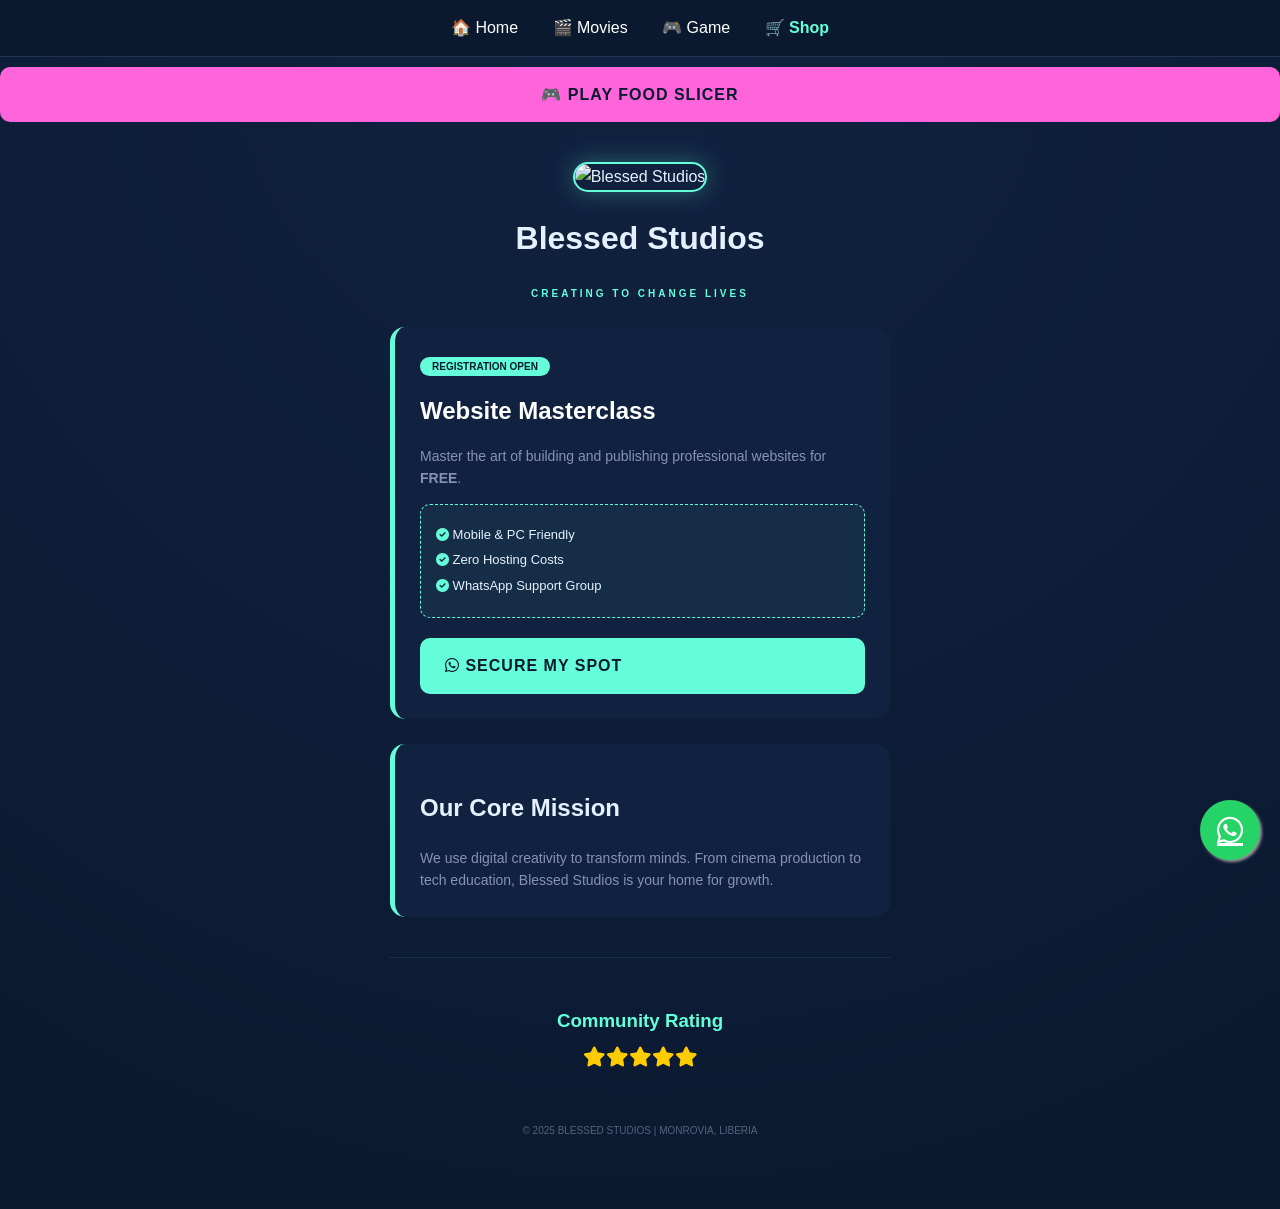
==== dashboard.html @ 9ca8dd5a "Create CEO Dashboard HTML file" ====
<!DOCTYPE html>
<html>
<head>
    <title>Blessed Studios | CEO Dashboard</title>
    <style>
        body { background: #050a14; color: white; font-family: 'Courier New', monospace; padding: 20px; }
        .grid { display: grid; grid-template-columns: repeat(auto-fit, minmax(300px, 1fr)); gap: 20px; margin-top: 20px; }
        .card { background: #112240; padding: 20px; border-radius: 10px; border: 1px solid #64ffda; box-shadow: 0 0 15px rgba(100,255,218,0.1); }
        h1 { color: #64ffda; text-shadow: 0 0 10px #64ffda; }
        .map-frame { width: 100%; height: 400px; border: none; border-radius: 10px; margin-top: 20px; }
    </style>
</head>
<body>
    <h1>🎬 BLESSED TEAM COMMAND CENTER</h1>
    
    <div class="grid">
        <div class="card">
            <h3>🌍 LIVE TRAFFIC MAP</h3>
            <p style="color: #8892b0; font-size: 12px;">Monitoring visitors from Liberia & Worldwide...</p>
            <iframe class="map-frame" src="https://www.google.com/maps/embed?pb=!1m14!1m12!1m3!1d15894.491322047864!2d-10.796916!3d6.310556!2m3!1f0!2f0!3f0!3m2!1i1024!2i768!4f13.1!5e0!3m2!1sen!2slr!4v1700000000000"></iframe>
        </div>

        <div class="card">
            <h3>📊 QUICK STATS</h3>
            <p>Followers: <span id="dashFollowers">0</span></p>
            <p>Active Projects: 3</p>
            <p>Server Status: <span style="color: #64ffda;">ONLINE</span></p>
        </div>
    </div>

    <script>
        // Security Check: If they aren't an admin, send them back!
        if(localStorage.getItem('isBlessedAdmin') !== 'true') {
            alert("Unauthorized! Redirecting to home...");
            window.location.href = "index.html";
        }

        // Sync followers from local storage
        document.getElementById('dashFollowers').innerText = localStorage.getItem('studioFollowers') || 1240;
    </script>
</body>
  </html>
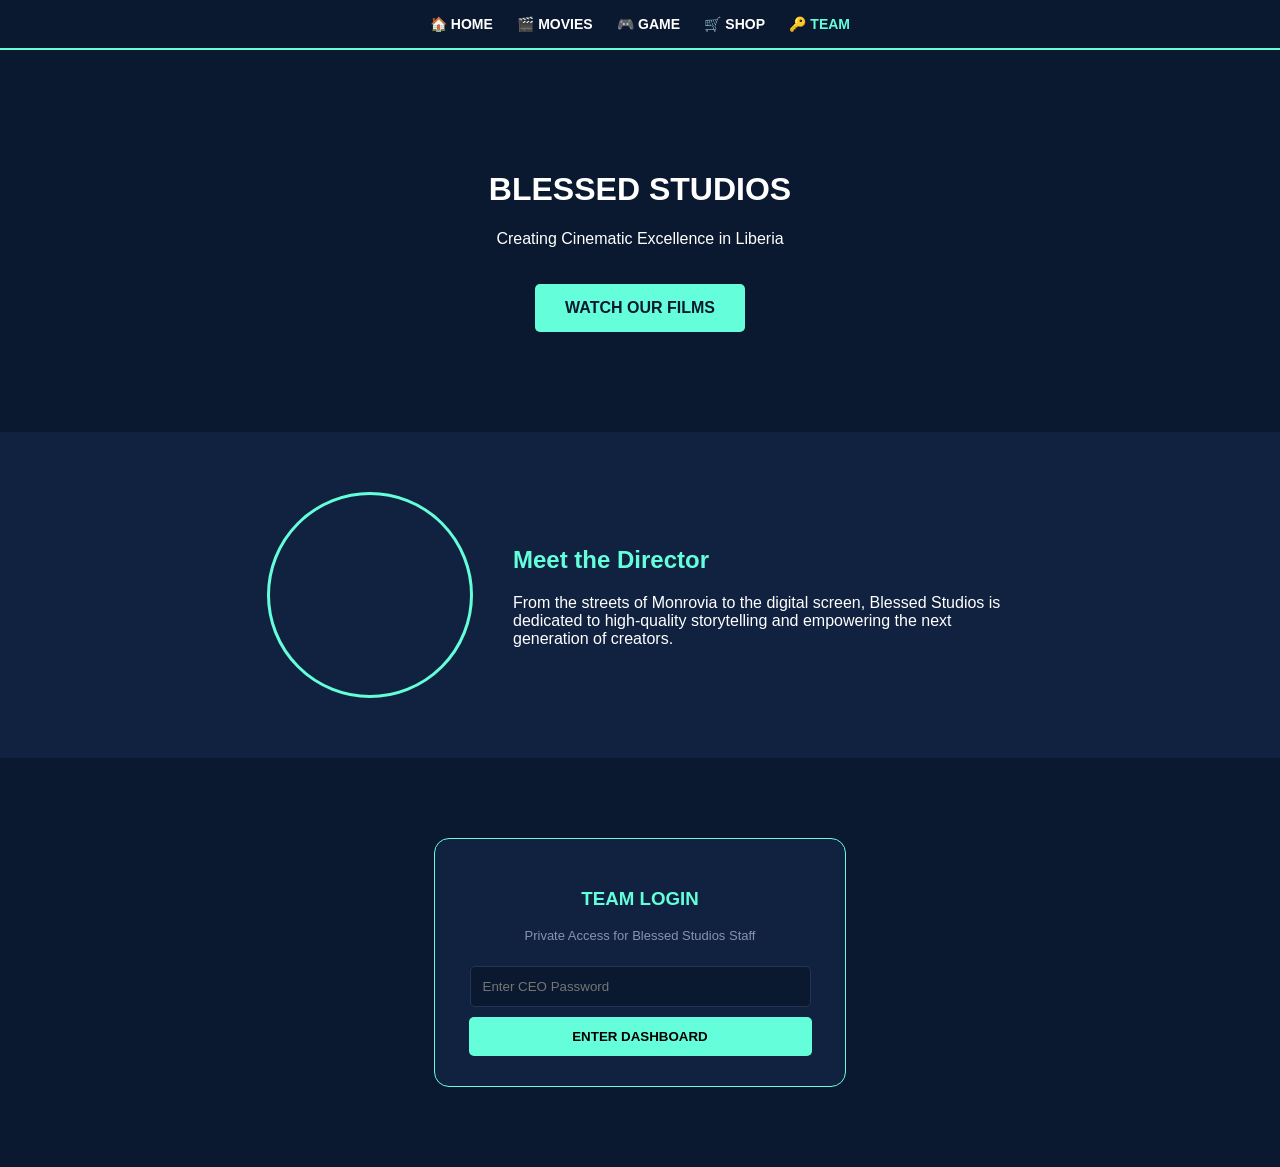
==== commit b688d8b3: "Update dashboard.html" ====
--- a/dashboard.html
+++ b/dashboard.html
@@ -1,42 +1,48 @@
 <!DOCTYPE html>
-<html>
+<html lang="en">
 <head>
-    <title>Blessed Studios | CEO Dashboard</title>
+    <meta charset="UTF-8">
+    <meta name="viewport" content="width=device-width, initial-scale=1.0">
+    <title>Dashboard | Blessed Studios</title>
     <style>
-        body { background: #050a14; color: white; font-family: 'Courier New', monospace; padding: 20px; }
-        .grid { display: grid; grid-template-columns: repeat(auto-fit, minmax(300px, 1fr)); gap: 20px; margin-top: 20px; }
-        .card { background: #112240; padding: 20px; border-radius: 10px; border: 1px solid #64ffda; box-shadow: 0 0 15px rgba(100,255,218,0.1); }
-        h1 { color: #64ffda; text-shadow: 0 0 10px #64ffda; }
-        .map-frame { width: 100%; height: 400px; border: none; border-radius: 10px; margin-top: 20px; }
+        body { background: #050a14; color: white; font-family: sans-serif; padding: 20px; }
+        .container { max-width: 800px; margin: auto; }
+        .card { background: #112240; padding: 20px; border-radius: 10px; border-left: 5px solid #64ffda; margin-bottom: 20px; }
+        .logout-btn { background: #ff4d4d; color: white; border: none; padding: 10px 20px; border-radius: 5px; cursor: pointer; font-weight: bold; }
+        nav { display: flex; justify-content: space-between; align-items: center; margin-bottom: 30px; }
     </style>
 </head>
 <body>
-    <h1>🎬 BLESSED TEAM COMMAND CENTER</h1>
-    
-    <div class="grid">
+
+    <script>
+        // Security Check
+        if (localStorage.getItem('isBlessedAdmin') !== 'true') {
+            window.location.href = "index.html";
+        }
+
+        function logout() {
+            localStorage.removeItem('isBlessedAdmin');
+            window.location.href = "index.html";
+        }
+    </script>
+
+    <div class="container">
+        <nav>
+            <h1 style="color: #64ffda;">CEO DASHBOARD</h1>
+            <button class="logout-btn" onclick="logout()">LOGOUT</button>
+        </nav>
+
         <div class="card">
-            <h3>🌍 LIVE TRAFFIC MAP</h3>
-            <p style="color: #8892b0; font-size: 12px;">Monitoring visitors from Liberia & Worldwide...</p>
-            <iframe class="map-frame" src="https://www.google.com/maps/embed?pb=!1m14!1m12!1m3!1d15894.491322047864!2d-10.796916!3d6.310556!2m3!1f0!2f0!3f0!3m2!1i1024!2i768!4f13.1!5e0!3m2!1sen!2slr!4v1700000000000"></iframe>
+            <h3>🎬 Production Status</h3>
+            <p>Current Projects: <strong>3 Active</strong></p>
+            <p>Storage Capacity: 85% Full</p>
         </div>
 
         <div class="card">
-            <h3>📊 QUICK STATS</h3>
-            <p>Followers: <span id="dashFollowers">0</span></p>
-            <p>Active Projects: 3</p>
-            <p>Server Status: <span style="color: #64ffda;">ONLINE</span></p>
+            <h3>👥 Team Announcements</h3>
+            <p>New film equipment arriving next week. All directors please attend the Monday briefing.</p>
         </div>
     </div>
 
-    <script>
-        // Security Check: If they aren't an admin, send them back!
-        if(localStorage.getItem('isBlessedAdmin') !== 'true') {
-            alert("Unauthorized! Redirecting to home...");
-            window.location.href = "index.html";
-        }
-
-        // Sync followers from local storage
-        document.getElementById('dashFollowers').innerText = localStorage.getItem('studioFollowers') || 1240;
-    </script>
 </body>
-  </html>
+                </html>
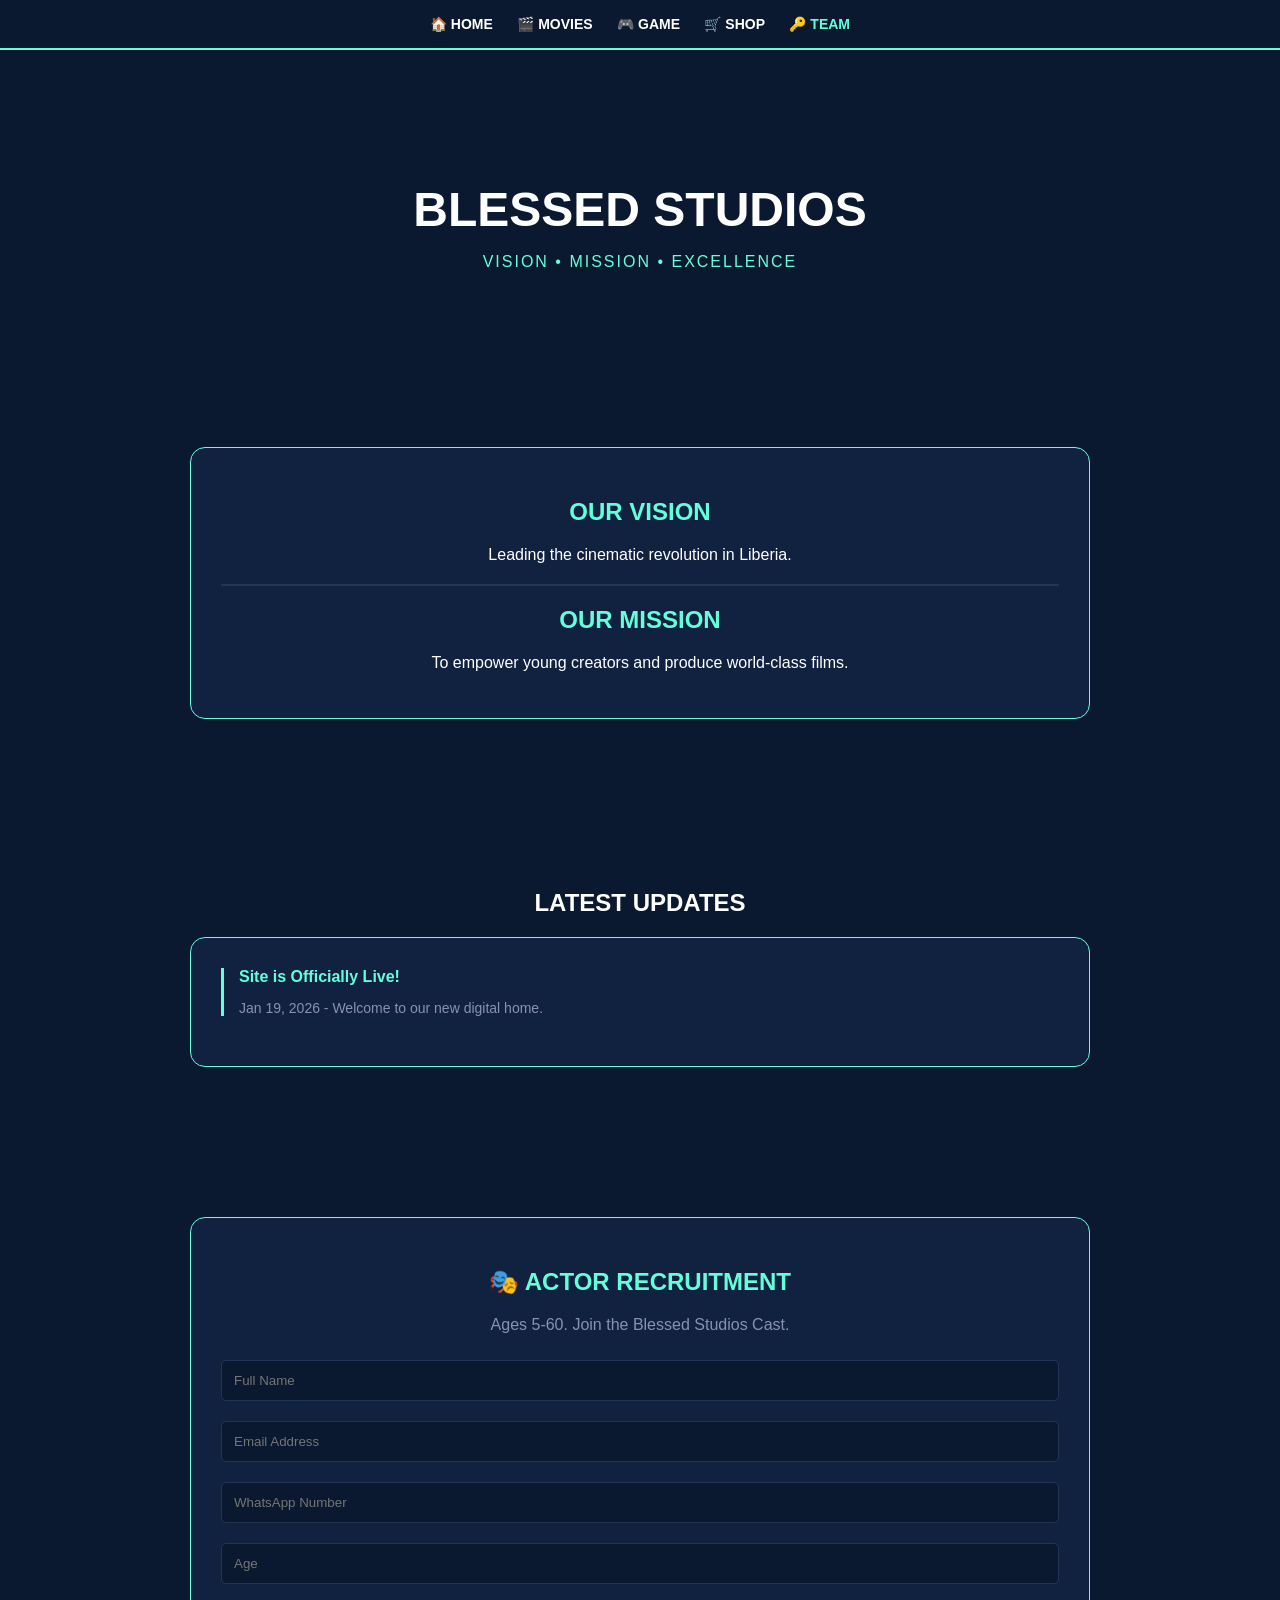
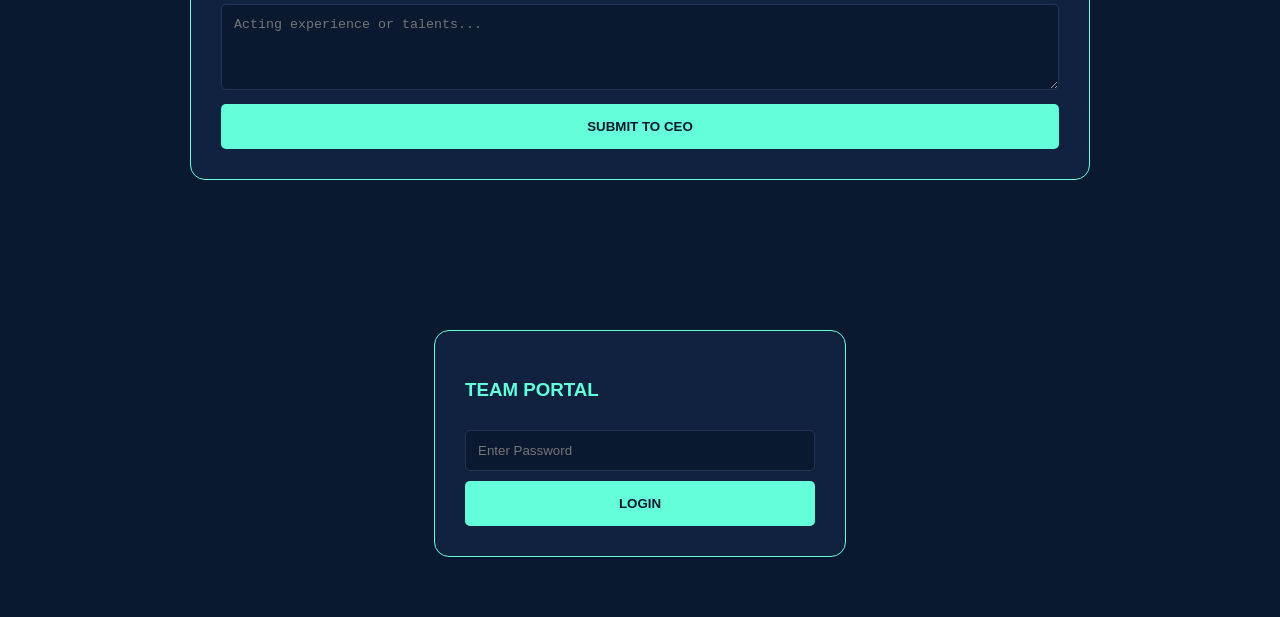
==== commit ad77e36e: "Update dashboard.html" ====
--- a/dashboard.html
+++ b/dashboard.html
@@ -1,48 +1,50 @@
 <!DOCTYPE html>
-<html lang="en">
+<html>
 <head>
-    <meta charset="UTF-8">
-    <meta name="viewport" content="width=device-width, initial-scale=1.0">
-    <title>Dashboard | Blessed Studios</title>
+    <title>CEO Dashboard | Blessed Studios</title>
     <style>
         body { background: #050a14; color: white; font-family: sans-serif; padding: 20px; }
-        .container { max-width: 800px; margin: auto; }
         .card { background: #112240; padding: 20px; border-radius: 10px; border-left: 5px solid #64ffda; margin-bottom: 20px; }
-        .logout-btn { background: #ff4d4d; color: white; border: none; padding: 10px 20px; border-radius: 5px; cursor: pointer; font-weight: bold; }
-        nav { display: flex; justify-content: space-between; align-items: center; margin-bottom: 30px; }
+        textarea { width: 100%; background: #0a192f; color: white; border: 1px solid #64ffda; padding: 10px; margin: 10px 0; }
+        .btn { background: #64ffda; color: #0a192f; border: none; padding: 10px 20px; font-weight: bold; cursor: pointer; border-radius: 5px; }
+        .logout { background: #ff4d4d; color: white; margin-left: 10px; }
     </style>
 </head>
 <body>
+    <script>
+        if (localStorage.getItem('isBlessedAdmin') !== 'true') { window.location.href = "index.html"; }
+    </script>
+
+    <h1>🎬 CEO COMMAND CENTER</h1>
+    
+    <div class="card">
+        <h3>Update Website Content (Live)</h3>
+        <label>Vision Statement:</label>
+        <textarea id="visionInput" rows="2"></textarea>
+        
+        <label>Mission Statement:</label>
+        <textarea id="missionInput" rows="2"></textarea>
+        
+        <button class="btn" onclick="updateSite()">PUBLISH CHANGES</button>
+        <button class="btn logout" onclick="localStorage.removeItem('isBlessedAdmin'); location.href='index.html'">LOGOUT</button>
+    </div>
+
+    <div class="card">
+        <h3>View Recruitment</h3>
+        <p>Applications are sent to: <strong>iboiblessed1@gmail.com</strong></p>
+        <a href="https://formspree.io/forms/mqaejprz/submissions" target="_blank" style="color: #64ffda;">Click here to view all actor lists</a>
+    </div>
 
     <script>
-        // Security Check
-        if (localStorage.getItem('isBlessedAdmin') !== 'true') {
-            window.location.href = "index.html";
-        }
+        // Pre-fill with current text
+        document.getElementById('visionInput').value = localStorage.getItem('vision') || "";
+        document.getElementById('missionInput').value = localStorage.getItem('mission') || "";
 
-        function logout() {
-            localStorage.removeItem('isBlessedAdmin');
-            window.location.href = "index.html";
+        function updateSite() {
+            localStorage.setItem('vision', document.getElementById('visionInput').value);
+            localStorage.setItem('mission', document.getElementById('missionInput').value);
+            alert("✅ Site updated! Refresh the home page to see changes.");
         }
     </script>
-
-    <div class="container">
-        <nav>
-            <h1 style="color: #64ffda;">CEO DASHBOARD</h1>
-            <button class="logout-btn" onclick="logout()">LOGOUT</button>
-        </nav>
-
-        <div class="card">
-            <h3>🎬 Production Status</h3>
-            <p>Current Projects: <strong>3 Active</strong></p>
-            <p>Storage Capacity: 85% Full</p>
-        </div>
-
-        <div class="card">
-            <h3>👥 Team Announcements</h3>
-            <p>New film equipment arriving next week. All directors please attend the Monday briefing.</p>
-        </div>
-    </div>
-
 </body>
-                </html>
+            </html>
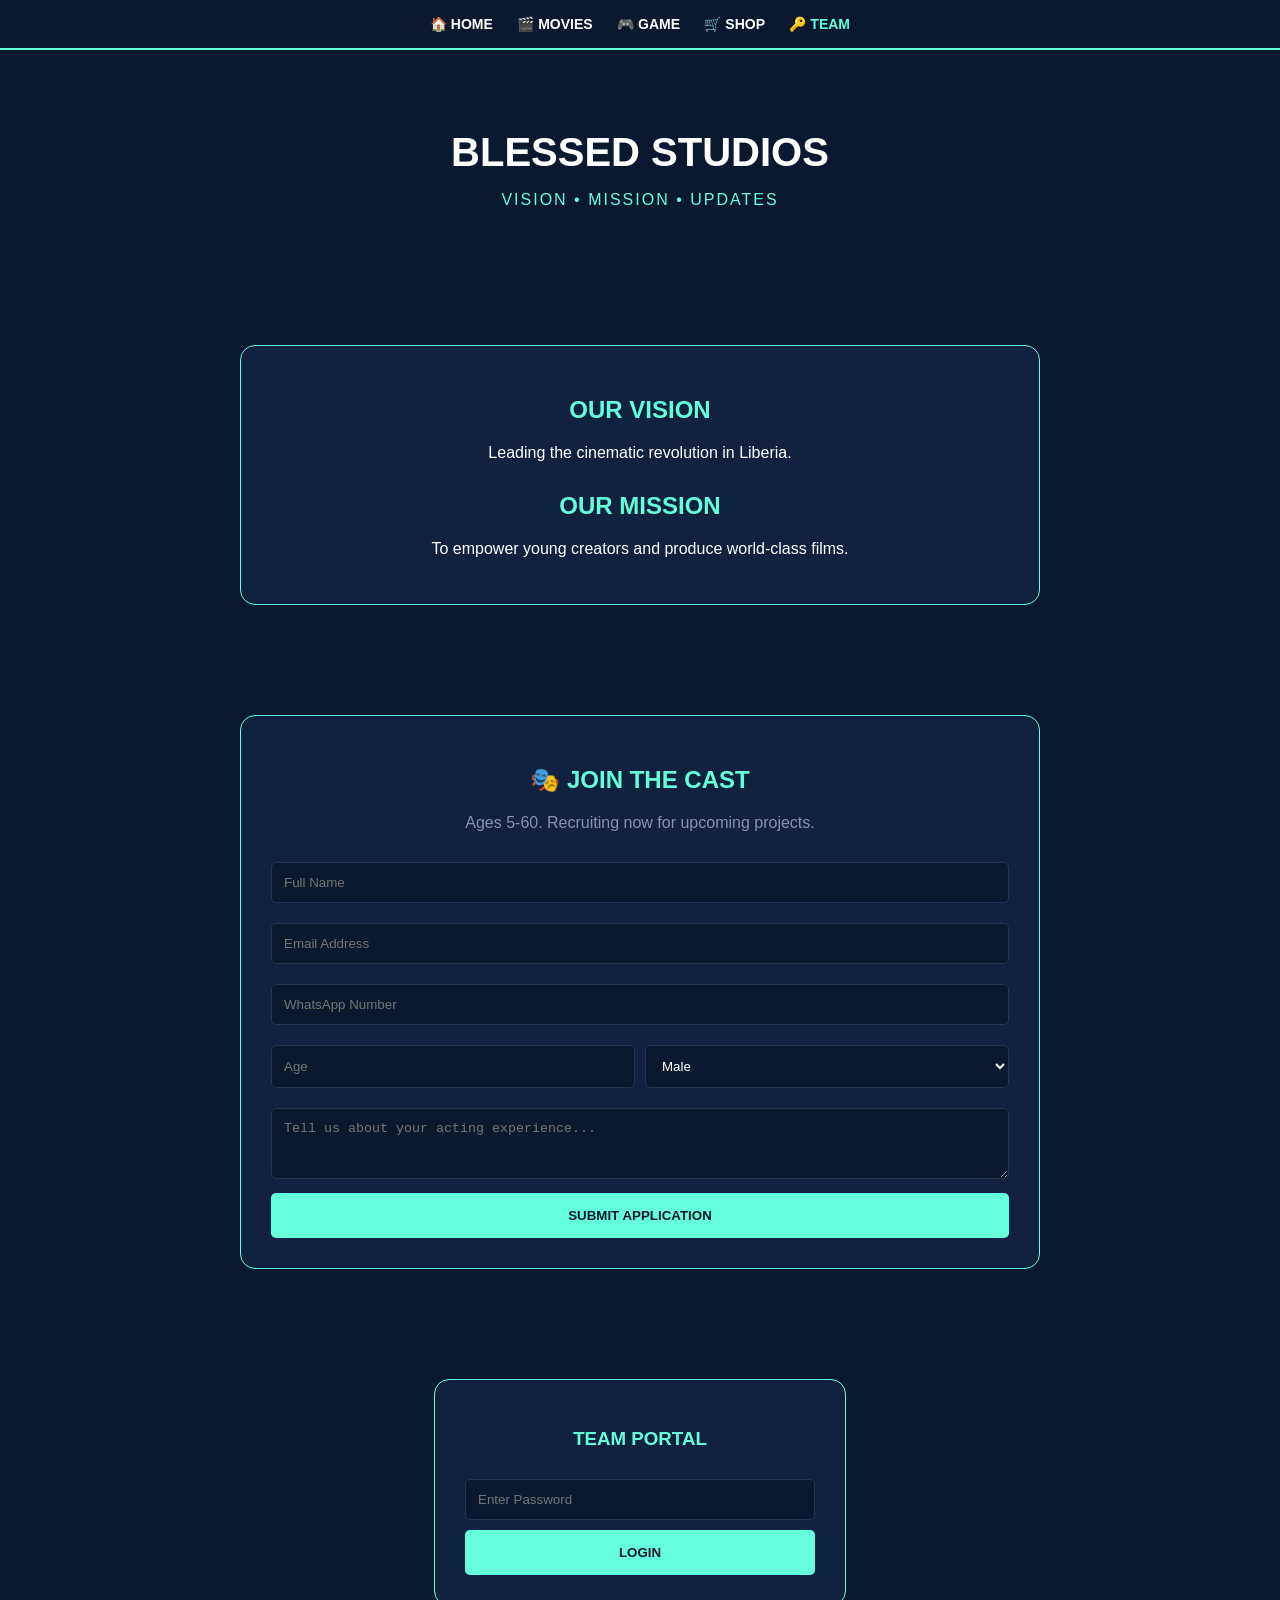
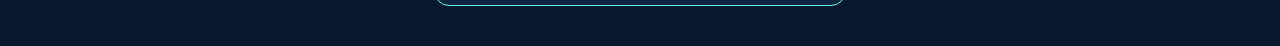
==== commit ebfe0d09: "Update dashboard.html" ====
--- a/dashboard.html
+++ b/dashboard.html
@@ -1,50 +1,113 @@
 <!DOCTYPE html>
-<html>
+<html lang="en">
 <head>
+    <meta charset="UTF-8">
+    <meta name="viewport" content="width=device-width, initial-scale=1.0">
     <title>CEO Dashboard | Blessed Studios</title>
     <style>
-        body { background: #050a14; color: white; font-family: sans-serif; padding: 20px; }
-        .card { background: #112240; padding: 20px; border-radius: 10px; border-left: 5px solid #64ffda; margin-bottom: 20px; }
-        textarea { width: 100%; background: #0a192f; color: white; border: 1px solid #64ffda; padding: 10px; margin: 10px 0; }
-        .btn { background: #64ffda; color: #0a192f; border: none; padding: 10px 20px; font-weight: bold; cursor: pointer; border-radius: 5px; }
-        .logout { background: #ff4d4d; color: white; margin-left: 10px; }
+        :root { --accent: #64ffda; --bg: #050a14; --card-bg: #112240; }
+        body { background: var(--bg); color: white; font-family: 'Segoe UI', sans-serif; padding: 20px; margin: 0; }
+        .container { max-width: 600px; margin: auto; }
+        
+        .header { display: flex; justify-content: space-between; align-items: center; padding: 20px 0; border-bottom: 1px solid #233554; }
+        .card { background: var(--card-bg); padding: 20px; border-radius: 12px; border-left: 4px solid var(--accent); margin-top: 25px; box-shadow: 0 10px 30px rgba(0,0,0,0.5); }
+        
+        h2, h3 { color: var(--accent); margin-top: 0; }
+        label { display: block; margin: 15px 0 5px; font-size: 14px; color: #8892b0; }
+        
+        textarea { 
+            width: 100%; padding: 12px; background: #0a192f; color: white; 
+            border: 1px solid #233554; border-radius: 8px; box-sizing: border-box; 
+            font-size: 16px; resize: vertical;
+        }
+        
+        .btn { 
+            width: 100%; padding: 15px; margin-top: 20px; background: var(--accent); 
+            color: #0a192f; border: none; border-radius: 8px; font-weight: bold; 
+            font-size: 16px; cursor: pointer; transition: 0.3s;
+        }
+        .btn:active { transform: scale(0.98); }
+        
+        .logout-btn { 
+            background: transparent; color: #ff4d4d; border: 1px solid #ff4d4d; 
+            padding: 8px 15px; border-radius: 5px; cursor: pointer; font-size: 13px;
+        }
+        
+        .link-box { 
+            display: block; text-align: center; padding: 15px; margin-top: 15px; 
+            background: #0a192f; color: var(--accent); text-decoration: none; 
+            border-radius: 8px; border: 1px dashed var(--accent); font-weight: bold;
+        }
     </style>
 </head>
 <body>
+
     <script>
-        if (localStorage.getItem('isBlessedAdmin') !== 'true') { window.location.href = "index.html"; }
+        if (localStorage.getItem('isBlessedAdmin') !== 'true') {
+            window.location.href = "index.html";
+        }
     </script>
 
-    <h1>🎬 CEO COMMAND CENTER</h1>
-    
-    <div class="card">
-        <h3>Update Website Content (Live)</h3>
-        <label>Vision Statement:</label>
-        <textarea id="visionInput" rows="2"></textarea>
-        
-        <label>Mission Statement:</label>
-        <textarea id="missionInput" rows="2"></textarea>
-        
-        <button class="btn" onclick="updateSite()">PUBLISH CHANGES</button>
-        <button class="btn logout" onclick="localStorage.removeItem('isBlessedAdmin'); location.href='index.html'">LOGOUT</button>
-    </div>
+    <div class="container">
+        <div class="header">
+            <h3>DIRECTOR'S HUB</h3>
+            <button class="logout-btn" onclick="logout()">LOGOUT</button>
+        </div>
 
-    <div class="card">
-        <h3>View Recruitment</h3>
-        <p>Applications are sent to: <strong>iboiblessed1@gmail.com</strong></p>
-        <a href="https://formspree.io/forms/mqaejprz/submissions" target="_blank" style="color: #64ffda;">Click here to view all actor lists</a>
+        <div class="card">
+            <h2>Live Site Updater</h2>
+            <p style="font-size: 13px; color: #8892b0;">Update your Vision and Mission statements instantly without touching code.</p>
+            
+            <label>Vision Statement</label>
+            <textarea id="visionInput" rows="3" placeholder="Enter your vision..."></textarea>
+            
+            <label>Mission Statement</label>
+            <textarea id="missionInput" rows="3" placeholder="Enter your mission..."></textarea>
+            
+            <button class="btn" onclick="saveChanges()">PUBLISH TO WEBSITE</button>
+        </div>
+
+        <div class="card">
+            <h2>Actor Recruitment</h2>
+            <p style="font-size: 13px; color: #8892b0;">View the list of actors who applied to join Blessed Studios.</p>
+            
+            <a href="https://formspree.io/forms/xeeekqkr/submissions" target="_blank" class="link-box">
+                VIEW APPLICANT LIST ↗
+            </a>
+            <p style="font-size: 11px; color: #4e5d72; text-align: center; margin-top: 10px;">
+                (Note: You may need to log into Formspree to see the names)
+            </p>
+        </div>
+
+        <p style="text-align: center; color: #4e5d72; font-size: 12px; margin-top: 40px;">
+            Blessed Studios Admin v2.0
+        </p>
     </div>
 
     <script>
-        // Pre-fill with current text
-        document.getElementById('visionInput').value = localStorage.getItem('vision') || "";
-        document.getElementById('missionInput').value = localStorage.getItem('mission') || "";
+        // Pre-load the existing text from the website
+        window.onload = function() {
+            document.getElementById('visionInput').value = localStorage.getItem('vision') || "Leading the cinematic revolution in Liberia.";
+            document.getElementById('missionInput').value = localStorage.getItem('mission') || "To empower young creators and produce world-class films.";
+        }
 
-        function updateSite() {
-            localStorage.setItem('vision', document.getElementById('visionInput').value);
-            localStorage.setItem('mission', document.getElementById('missionInput').value);
-            alert("✅ Site updated! Refresh the home page to see changes.");
+        // Function to save and push changes to index.html
+        function saveChanges() {
+            const newVision = document.getElementById('visionInput').value;
+            const newMission = document.getElementById('missionInput').value;
+            
+            localStorage.setItem('vision', newVision);
+            localStorage.setItem('mission', newMission);
+            
+            alert("✅ SUCCESS!\n\nVision and Mission have been updated. Refresh your Home Page to see the changes live.");
+        }
+
+        // Function to logout
+        function logout() {
+            localStorage.removeItem('isBlessedAdmin');
+            window.location.href = "index.html";
         }
     </script>
+
 </body>
-            </html>
+    </html>
